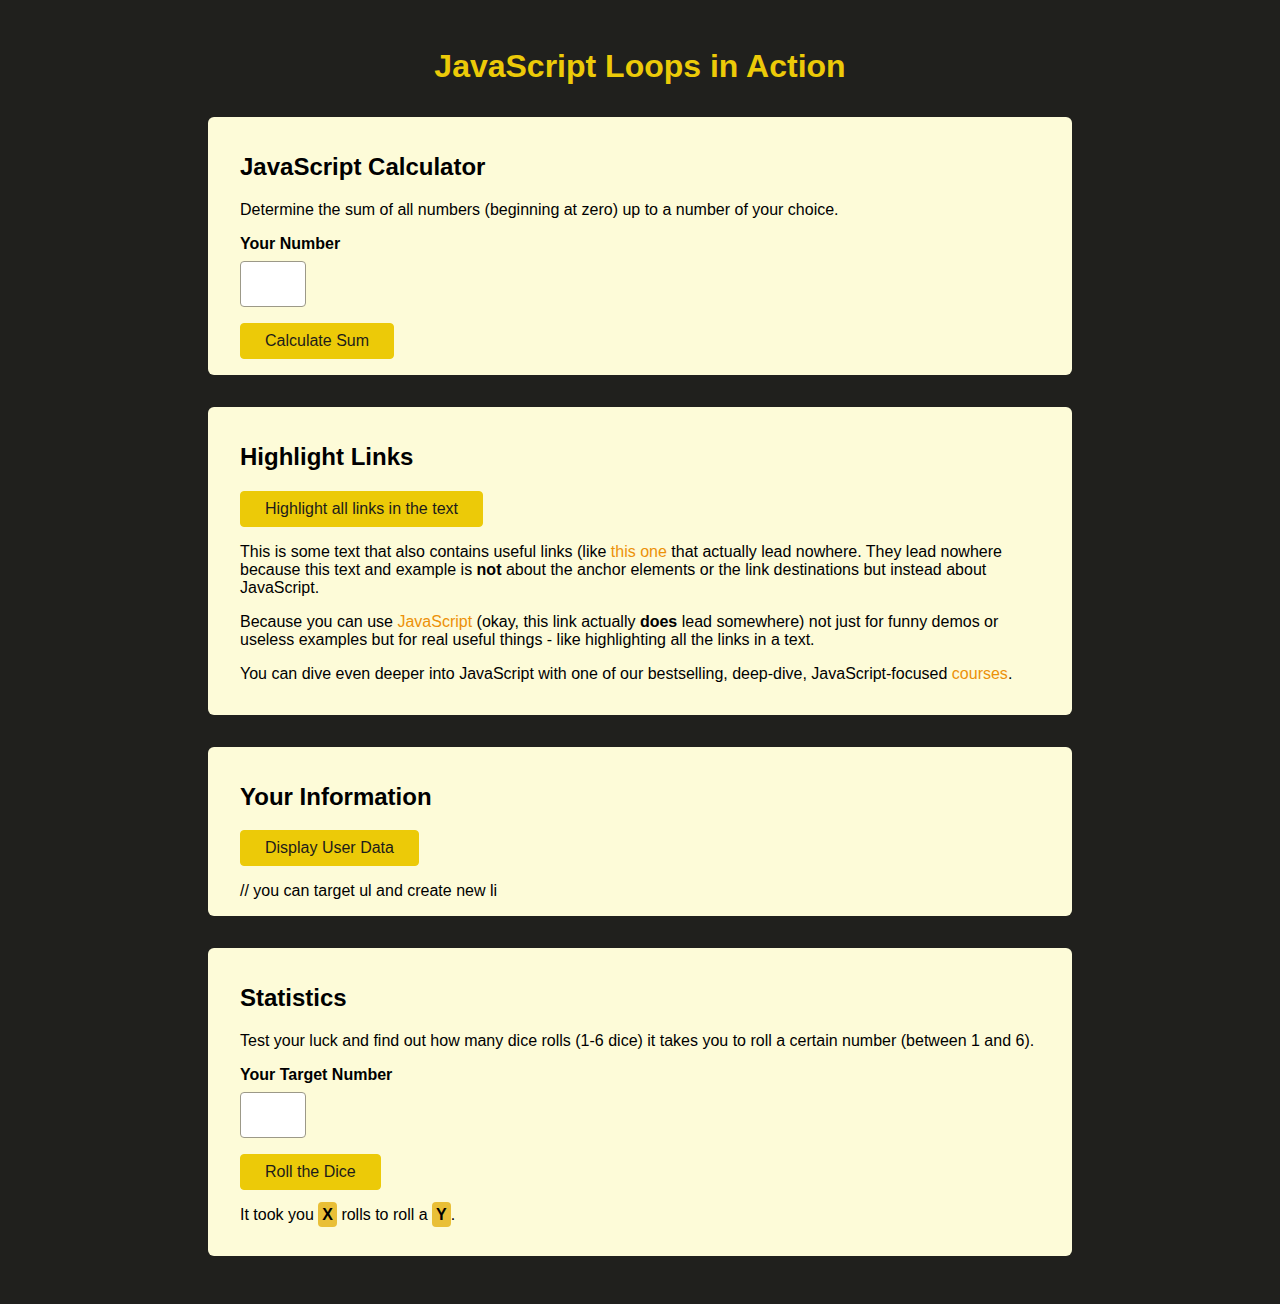
==== src/09-practice-time-starting-setup/loops-in-action/index.html @ c783649a "loops" ====
<!DOCTYPE html>
<html lang="en">
  <head>
    <meta charset="UTF-8" />
    <meta http-equiv="X-UA-Compatible" content="IE=edge" />
    <meta name="viewport" content="width=device-width, initial-scale=1.0" />
    <title>JavaScript Loops</title>
    <link
      rel="stylesheet"
      href="/src/09-practice-time-starting-setup/loops-in-action/styles.css"
    />
    <script
      src="/src/09-practice-time-starting-setup/loops-in-action/loop-in-action.js"
      defer
    ></script>
  </head>

  <body>
    <h1>JavaScript Loops in Action</h1>
    <section id="calculator">
      <h2>JavaScript Calculator</h2>
      <p>
        Determine the sum of all numbers (beginning at zero) up to a number of
        your choice.
      </p>
      <div class="control">
        <label for="user-number">Your Number</label>
        <input type="number" id="user-number" />
      </div>
      <button>Calculate Sum</button>
      <p id="calculated-sum" class="output"></p>
    </section>

    <section id="highlight-links">
      <h2>Highlight Links</h2>
      <button>Highlight all links in the text</button>
      <p>
        This is some text that also contains useful links (like
        <a href="">this one</a> that actually lead nowhere. They lead nowhere
        because this text and example is <strong>not</strong> about the anchor
        elements or the link destinations but instead about JavaScript.
      </p>
      <p>
        Because you can use
        <a href="https://developer.mozilla.org/en-US/docs/Web/JavaScript"
          >JavaScript</a
        >
        (okay, this link actually <strong>does</strong> lead somewhere) not just
        for funny demos or useless examples but for real useful things - like
        highlighting all the links in a text.
      </p>
      <p>
        You can dive even deeper into JavaScript with one of our bestselling,
        deep-dive, JavaScript-focused
        <a href="https://academind.com/courses/">courses</a>.
      </p>
    </section>

    <section id="user-data">
      <h2>Your Information</h2>
      <button>Display User Data</button>
      <ul id="output-user-data"></ul>
      // you can target ul and create new li
    </section>

    <section id="statistics">
      <h2>Statistics</h2>
      <p>
        Test your luck and find out how many dice rolls (1-6 dice) it takes you
        to roll a certain number (between 1 and 6).
      </p>
      <div class="control">
        <label for="user-target-number">Your Target Number</label>
        <input type="number" min="1" max="6" id="user-target-number" />
      </div>
      <button>Roll the Dice</button>
      <ul id="dice-rolls"></ul>
      <p>
        It took you <span id="output-total-rolls" class="output">X</span> rolls
        to roll a <span id="output-target-number" class="output">Y</span>.
      </p>
    </section>
  </body>
</html>
---- src/09-practice-time-starting-setup/loops-in-action/styles.css ----
body {
  margin: 3rem;
  font-family: sans-serif;
  background-color: rgb(32, 32, 29);
}

h1 {
  text-align: center;
  color: rgb(236, 202, 8);
}

section {
  margin: 2rem auto;
  width: 95%;
  max-width: 50rem;
  padding: 1rem 2rem;
  border-radius: 6px;
  background-color: rgb(253, 251, 216);
}

button {
  font: inherit;
  cursor: pointer;
  background-color: rgb(236, 202, 8);
  border: 1px solid rgb(236, 202, 8);
  color: rgb(29, 28, 26);
  padding: 0.5rem 1.5rem;
  border-radius: 4px;
}

button:hover {
  background-color: rgb(236, 183, 8);
  border-color: rgb(236, 183, 8);
}

.control {
  margin: 1rem 0;
}

label, 
input {
  display: block;
}

label {
  font-weight: bold;
  margin-bottom: 0.5rem;
}

input {
  font: inherit;
  font-size: 1.5rem;
  border-radius: 4px;
  border: 1px solid rgb(156, 153, 136);
  width: 3rem;
  max-width: 100%;
  padding: 0.5rem;
  color: rgb(66, 63, 44);
}

input:focus {
  background-color: rgb(248, 239, 187);
}

a {
  text-decoration: none;
  color: rgb(236, 145, 8);
}

.output {
  font-weight: bold;
  background-color: rgb(233, 191, 55);
  padding: 0.25rem;
  border-radius: 4px;
}

a.highlight {
  background-color: rgb(63, 4, 141);
  padding: 0.25rem;
}

#calculated-sum {
  padding: 1rem;
  text-align: center;
  font-size: 3rem;
  display: none;
}
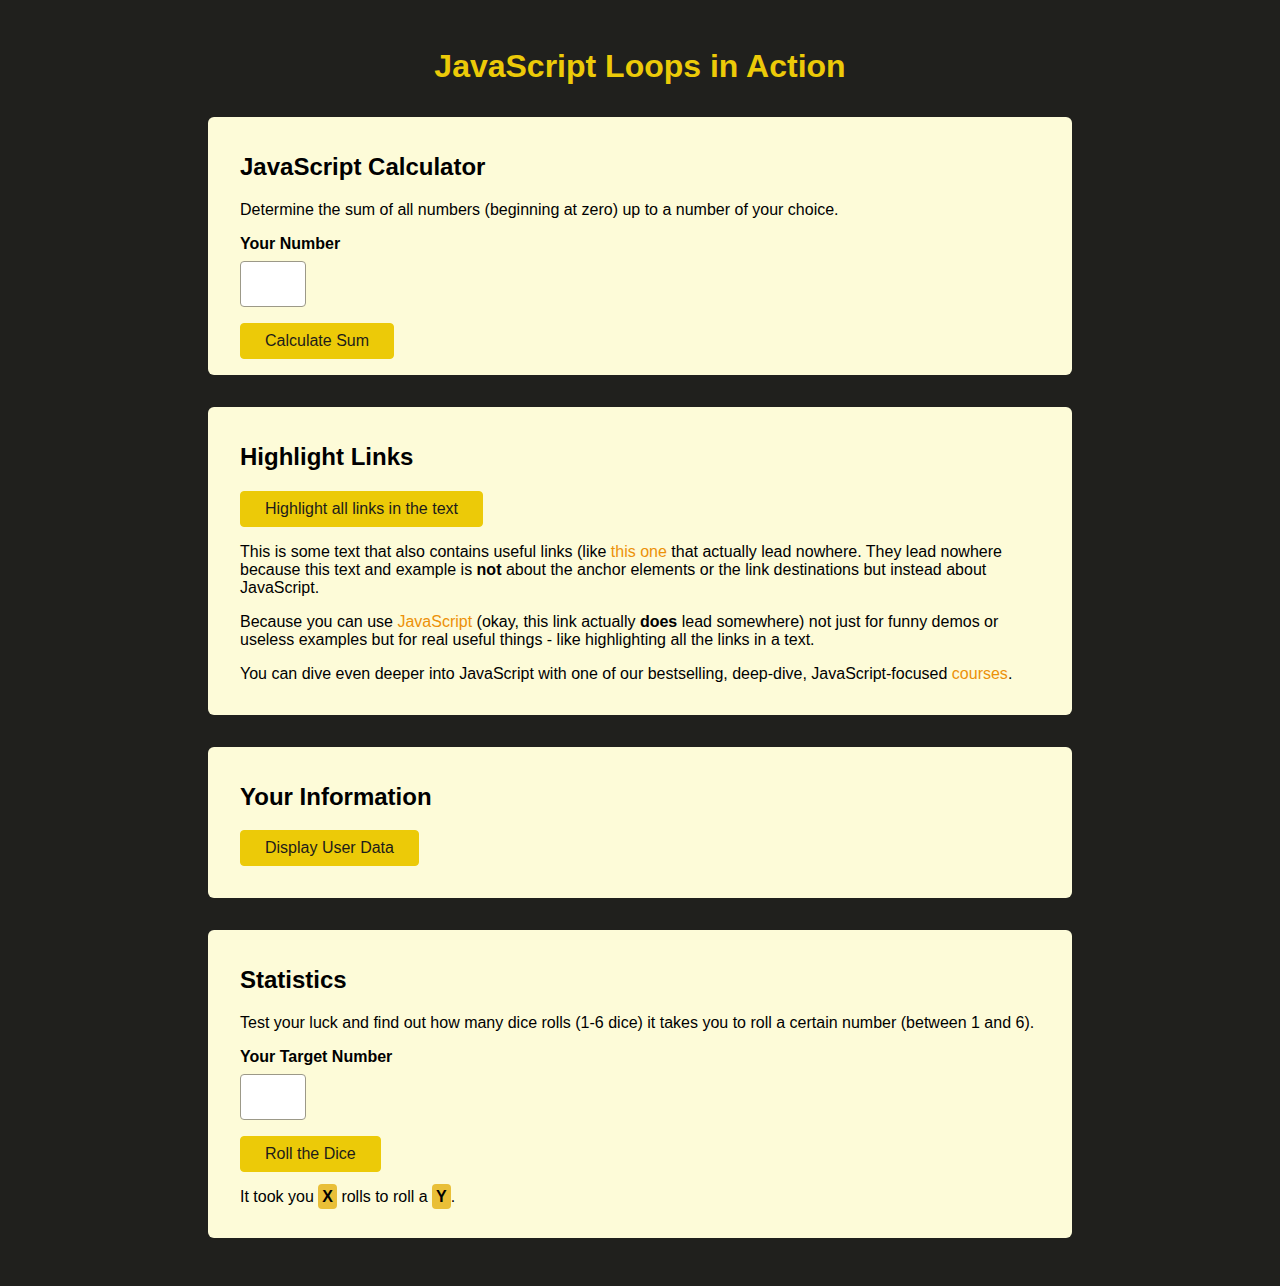
==== commit bb62bf21: "final-loop-die-game" ====
--- a/src/09-practice-time-starting-setup/loops-in-action/index.html
+++ b/src/09-practice-time-starting-setup/loops-in-action/index.html
@@ -60,7 +60,7 @@
       <h2>Your Information</h2>
       <button>Display User Data</button>
       <ul id="output-user-data"></ul>
-      // you can target ul and create new li
+      <!-- you can target ul and create new li -->
     </section>
 
     <section id="statistics">
@@ -72,10 +72,13 @@
       <div class="control">
         <label for="user-target-number">Your Target Number</label>
         <input type="number" min="1" max="6" id="user-target-number" />
+        <!-- input btn -->
       </div>
       <button>Roll the Dice</button>
       <ul id="dice-rolls"></ul>
+      <!-- display in list -->
       <p>
+        <!-- show stats and entered number -->
         It took you <span id="output-total-rolls" class="output">X</span> rolls
         to roll a <span id="output-target-number" class="output">Y</span>.
       </p>
